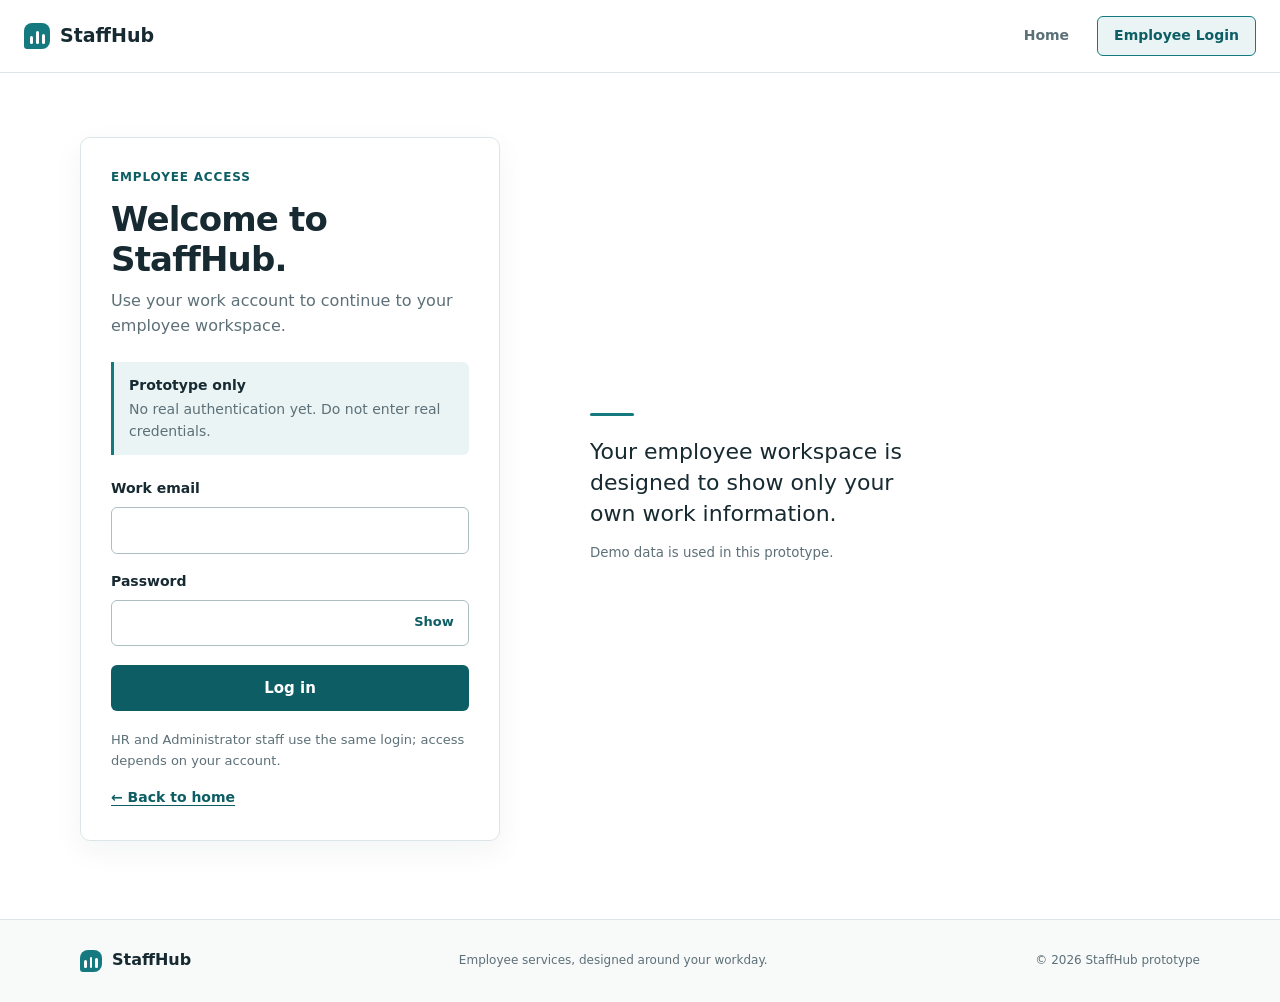
==== login.html @ 336eaeff "website" ====
<!doctype html>
<html lang="en">

<head>
    <meta charset="utf-8">
    <meta name="viewport" content="width=device-width, initial-scale=1">
    <meta name="robots" content="noindex">
    <meta name="description" content="Sign in to the StaffHub employee prototype.">
    <title>Employee Login | StaffHub</title>
    <link rel="stylesheet" href="css/style.css">
    <script src="js/main.js" defer></script>
    <script src="js/login.js" defer></script>
</head>

<body>
    <a class="skip-link" href="#main-content">Skip to main content</a>
    <header class="site-header">
        <div class="header-inner">
            <a class="brand" href="index.html" aria-label="StaffHub home">
                <span class="brand-mark" aria-hidden="true"><span></span><span></span><span></span></span>
                <span>StaffHub</span>
            </a>
            <button class="nav-toggle" type="button" aria-label="Open navigation" aria-expanded="false"
                aria-controls="site-nav">
                <span></span><span></span><span></span>
            </button>
            <nav class="site-nav" id="site-nav" aria-label="Main navigation">
                <a href="index.html">Home</a>
                <a class="nav-login" href="login.html" aria-current="page">Employee Login</a>
            </nav>
        </div>
    </header>

    <main class="login-main content-width" id="main-content">
        <section class="login-panel" aria-labelledby="login-title">
            <div class="login-intro">
                <p class="eyebrow">Employee access</p>
                <h1 id="login-title">Welcome to StaffHub.</h1>
                <p>Use your work account to continue to your employee workspace.</p>
            </div>

            <div class="prototype-notice" role="note">
                <strong>Prototype only</strong>
                <p>No real authentication yet. Do not enter real credentials.</p>
            </div>

            <form id="login-form" class="form-stack" novalidate>
                <p class="form-message form-message-error" id="login-error" role="alert" hidden></p>
                <div class="field-group">
                    <label for="email">Work email</label>
                    <input id="email" name="email" type="email" autocomplete="username" inputmode="email" required
                        aria-describedby="email-error">
                    <p class="field-error" id="email-error"></p>
                </div>
                <div class="field-group">
                    <label for="password">Password</label>
                    <div class="password-control">
                        <input id="password" name="password" type="password" autocomplete="current-password" required
                            aria-describedby="password-error">
                        <button class="password-toggle" id="password-toggle" type="button" aria-label="Show password"
                            aria-pressed="false">Show</button>
                    </div>
                    <p class="field-error" id="password-error"></p>
                </div>
                <button class="button button-primary button-wide" type="submit">Log in</button>
            </form>

            <p class="account-note">HR and Administrator staff use the same login; access depends on your account.</p>
            <a class="text-link back-link" href="index.html">&larr; Back to home</a>
        </section>
        <aside class="login-aside" aria-label="Privacy reminder">
            <span class="aside-rule" aria-hidden="true"></span>
            <p>Your employee workspace is designed to show only your own work information.</p>
            <small>Demo data is used in this prototype.</small>
        </aside>
    </main>

    <footer class="site-footer">
        <div class="footer-inner content-width">
            <a class="brand footer-brand" href="index.html">
                <span class="brand-mark" aria-hidden="true"><span></span><span></span><span></span></span>
                <span>StaffHub</span>
            </a>
            <p>Employee services, designed around your workday.</p>
            <small>&copy; <span data-current-year></span> StaffHub prototype</small>
        </div>
    </footer>
</body>

</html>
---- css/style.css ----
:root {
    color-scheme: light;
    --ink: #172a32;
    --muted: #5d7078;
    --line: #dce6e8;
    --surface: #ffffff;
    --surface-soft: #f4f8f8;
    --surface-blue: #eaf4f5;
    --accent: #147a80;
    --accent-dark: #0d5e64;
    --accent-light: #d7eeee;
    --danger: #a23c3c;
    --danger-soft: #fff2f0;
    --success: #2d6b4d;
    --success-soft: #eaf5ed;
    --warning: #805b16;
    --warning-soft: #fff4d9;
    --radius-sm: 6px;
    --radius-md: 10px;
    --radius-lg: 14px;
    --shadow-dialog: 0 18px 55px rgb(18 42 51 / 22%);
    --content-width: 1120px;
}

* {
    box-sizing: border-box;
}

html {
    scroll-behavior: smooth;
    scroll-padding-top: 88px;
}

body {
    min-width: 320px;
    min-height: 100vh;
    margin: 0;
    display: flex;
    flex-direction: column;
    background: var(--surface);
    color: var(--ink);
    font-family: system-ui, -apple-system, BlinkMacSystemFont, "Segoe UI", sans-serif;
    font-size: 16px;
    line-height: 1.55;
}

button,
input,
select,
textarea {
    font: inherit;
}

button,
a,
input,
select,
textarea {
    -webkit-tap-highlight-color: transparent;
}

a {
    color: var(--accent-dark);
}

a:hover {
    color: var(--ink);
}

button {
    color: inherit;
}

h1,
h2,
h3,
p {
    margin-top: 0;
}

h1,
h2,
h3 {
    color: var(--ink);
    line-height: 1.18;
}

h1 {
    font-size: 42px;
    letter-spacing: -0.025em;
}

h2 {
    margin-bottom: 10px;
    font-size: 27px;
    letter-spacing: -0.015em;
}

h3 {
    margin-bottom: 6px;
    font-size: 17px;
}

.content-width {
    width: min(var(--content-width), calc(100% - 48px));
    margin-inline: auto;
}

.skip-link {
    position: absolute;
    z-index: 20;
    top: 8px;
    left: 8px;
    padding: 10px 14px;
    transform: translateY(-160%);
    border-radius: var(--radius-sm);
    background: var(--ink);
    color: #fff;
}

.skip-link:focus {
    transform: translateY(0);
    color: #fff;
}

:focus-visible {
    outline: 3px solid #bd741d;
    outline-offset: 3px;
}

.site-header {
    position: relative;
    z-index: 5;
    min-height: 72px;
    border-bottom: 1px solid var(--line);
    background: var(--surface);
}

.header-inner {
    width: min(1280px, calc(100% - 48px));
    min-height: 72px;
    margin-inline: auto;
    display: flex;
    align-items: center;
    justify-content: space-between;
    gap: 24px;
}

.brand {
    display: inline-flex;
    align-items: center;
    gap: 10px;
    color: var(--ink);
    font-size: 19px;
    font-weight: 750;
    text-decoration: none;
}

.brand:hover {
    color: var(--ink);
}

.brand-mark {
    width: 26px;
    height: 26px;
    display: inline-flex;
    align-items: end;
    justify-content: center;
    gap: 3px;
    padding: 5px;
    border-radius: 8px 8px 8px 3px;
    background: var(--accent);
}

.brand-mark span {
    width: 3px;
    border-radius: 3px;
    background: #fff;
}

.brand-mark span:nth-child(1) {
    height: 8px;
}

.brand-mark span:nth-child(2) {
    height: 13px;
}

.brand-mark span:nth-child(3) {
    height: 10px;
}

.site-nav {
    display: flex;
    align-items: center;
    gap: 28px;
}

.site-nav>a {
    min-height: 44px;
    display: inline-flex;
    align-items: center;
    color: var(--muted);
    font-size: 14px;
    font-weight: 600;
    text-decoration: none;
}

.site-nav>a:hover,
.site-nav>a[aria-current="page"] {
    color: var(--accent-dark);
}

.site-nav>.nav-login {
    min-height: 40px;
    padding-inline: 16px;
    border: 1px solid var(--line);
    border-radius: var(--radius-sm);
    color: var(--ink);
}

.site-nav>.nav-login:hover,
.site-nav>.nav-login[aria-current="page"] {
    border-color: var(--accent);
    background: var(--surface-blue);
}

.nav-toggle {
    width: 44px;
    height: 44px;
    display: none;
    align-items: center;
    justify-content: center;
    flex-direction: column;
    gap: 5px;
    border: 1px solid var(--line);
    border-radius: var(--radius-sm);
    background: var(--surface);
    cursor: pointer;
}

.nav-toggle span {
    width: 18px;
    height: 2px;
    border-radius: 2px;
    background: var(--ink);
}

.home-hero {
    padding-block: 90px 88px;
}

.eyebrow {
    margin-bottom: 12px;
    color: var(--accent-dark);
    font-size: 12px;
    font-weight: 750;
    letter-spacing: 0.07em;
    text-transform: uppercase;
}

.home-hero h1 {
    max-width: 720px;
    margin-bottom: 20px;
    font-size: 58px;
}

.home-hero h1 span {
    color: var(--accent-dark);
}

.hero-copy {
    max-width: 590px;
    margin-bottom: 27px;
    color: var(--muted);
    font-size: 18px;
}

.button {
    min-height: 46px;
    display: inline-flex;
    align-items: center;
    justify-content: center;
    gap: 10px;
    padding: 10px 18px;
    border: 1px solid transparent;
    border-radius: var(--radius-sm);
    font-size: 15px;
    font-weight: 700;
    line-height: 1.2;
    text-decoration: none;
    cursor: pointer;
    transition: background-color 150ms ease, border-color 150ms ease, color 150ms ease;
}

.button-primary {
    background: var(--accent-dark);
    color: #fff;
}

.button-primary:hover {
    background: #084d52;
    color: #fff;
}

.hero-action {
    min-width: 174px;
}

.hero-action span {
    font-size: 18px;
    transition: transform 150ms ease;
}

.hero-action:hover span {
    transform: translateX(3px);
}

.hero-note {
    margin: 14px 0 0;
    color: var(--muted);
    font-size: 13px;
}

.feature-section {
    padding-block: 64px 76px;
    border-top: 1px solid var(--line);
    background: var(--surface-soft);
}

.section-heading {
    margin-bottom: 25px;
}

.section-heading>p:last-child {
    margin-bottom: 0;
    color: var(--muted);
}

.section-heading h2 {
    max-width: 620px;
}

.feature-list {
    border-top: 1px solid var(--line);
}

.feature-row {
    min-height: 112px;
    display: grid;
    grid-template-columns: 64px minmax(0, 1fr) 32px;
    align-items: center;
    gap: 18px;
    padding-block: 20px;
    border-bottom: 1px solid var(--line);
}

.feature-number {
    color: var(--accent);
    font-size: 16px;
    font-variant-numeric: tabular-nums;
    font-weight: 700;
}

.feature-row h3 {
    margin-bottom: 5px;
}

.feature-row p {
    margin-bottom: 0;
    color: var(--muted);
}

.feature-arrow {
    color: var(--accent-dark);
    font-size: 23px;
    text-align: right;
}

.login-main {
    flex: 1;
    display: grid;
    grid-template-columns: minmax(0, 420px) minmax(220px, 1fr);
    align-content: center;
    align-items: center;
    gap: 90px;
    padding-block: 64px 78px;
}

.login-panel {
    width: 100%;
    padding: 30px;
    border: 1px solid var(--line);
    border-radius: var(--radius-md);
    background: var(--surface);
    box-shadow: 0 10px 30px rgb(18 42 51 / 5%);
}

.login-intro h1 {
    margin-bottom: 10px;
    font-size: 34px;
}

.login-intro>p:last-child {
    margin-bottom: 24px;
    color: var(--muted);
}

.prototype-notice {
    margin-bottom: 23px;
    padding: 13px 15px;
    border-left: 3px solid var(--accent);
    border-radius: 0 var(--radius-sm) var(--radius-sm) 0;
    background: var(--surface-blue);
    color: var(--ink);
    font-size: 14px;
}

.prototype-notice strong {
    display: block;
    margin-bottom: 2px;
}

.prototype-notice p {
    margin: 0;
    color: var(--muted);
}

.form-stack {
    display: grid;
    gap: 17px;
}

.field-group {
    min-width: 0;
}

.field-group label,
.filter-row label {
    display: block;
    margin-bottom: 7px;
    color: var(--ink);
    font-size: 14px;
    font-weight: 650;
}

.field-group input,
.field-group select,
.field-group textarea,
.filter-row select {
    width: 100%;
    min-height: 46px;
    padding: 10px 12px;
    border: 1px solid #aebfc3;
    border-radius: var(--radius-sm);
    background: #fff;
    color: var(--ink);
}

.field-group textarea {
    min-height: 86px;
    resize: vertical;
}

.field-group input:hover,
.field-group select:hover,
.field-group textarea:hover,
.filter-row select:hover {
    border-color: #6e898f;
}

.field-group input[aria-invalid="true"],
.field-group select[aria-invalid="true"],
.field-group textarea[aria-invalid="true"] {
    border-color: var(--danger);
}

.password-control {
    position: relative;
}

.password-control input {
    padding-right: 80px;
}

.password-toggle {
    position: absolute;
    top: 3px;
    right: 4px;
    min-width: 62px;
    min-height: 39px;
    border: 0;
    border-radius: 4px;
    background: transparent;
    color: var(--accent-dark);
    font-size: 13px;
    font-weight: 700;
    cursor: pointer;
}

.password-toggle:hover {
    background: var(--surface-blue);
}

.field-error {
    min-height: 0;
    margin: 5px 0 0;
    color: var(--danger);
    font-size: 13px;
}

.field-error:empty {
    display: none;
}

.form-message {
    margin: 0;
    padding: 10px 12px;
    border-radius: var(--radius-sm);
    font-size: 14px;
}

.form-message-error {
    border: 1px solid #e8c7c4;
    background: var(--danger-soft);
    color: #7d2929;
}

.button-wide {
    width: 100%;
    margin-top: 2px;
}

.account-note {
    margin: 19px 0 14px;
    color: var(--muted);
    font-size: 13px;
}

.text-link {
    color: var(--accent-dark);
    font-size: 14px;
    font-weight: 650;
    text-decoration-thickness: 1px;
    text-underline-offset: 3px;
}

.login-aside {
    max-width: 330px;
    align-self: center;
    color: var(--muted);
}

.aside-rule {
    width: 44px;
    height: 3px;
    display: block;
    margin-bottom: 21px;
    border-radius: 2px;
    background: var(--accent);
}

.login-aside p {
    margin-bottom: 10px;
    color: var(--ink);
    font-size: 22px;
    line-height: 1.4;
}

.login-aside small {
    color: var(--muted);
}

.portal-main {
    flex: 1;
    padding-block: 42px 76px;
}

.portal-nav {
    gap: 22px;
}

.portal-nav>a {
    font-size: 13px;
}

.nav-logout {
    min-height: 38px;
    padding: 8px 12px;
    background: var(--surface);
    color: var(--ink);
    font-size: 13px;
}

.nav-logout:hover,
.button-secondary:hover {
    border-color: #aebfc3;
    background: var(--surface-soft);
}

.welcome-section {
    display: flex;
    align-items: end;
    justify-content: space-between;
    gap: 32px;
    padding-bottom: 25px;
    border-bottom: 1px solid var(--line);
}

.welcome-section h1 {
    margin-bottom: 7px;
    font-size: 38px;
}

.welcome-subtitle {
    margin-bottom: 0;
    color: var(--muted);
}

.employee-details {
    min-width: 270px;
    display: grid;
    grid-template-columns: 1fr 1fr;
    gap: 20px;
    margin: 0 0 2px;
}

.employee-details div {
    min-width: 0;
}

.employee-details dt {
    margin-bottom: 3px;
    color: var(--muted);
    font-size: 12px;
}

.employee-details dd {
    margin: 0;
    font-size: 14px;
    font-weight: 700;
}

.demo-banner {
    display: flex;
    align-items: center;
    gap: 10px;
    margin-block: 20px 29px;
    padding: 11px 14px;
    border: 1px solid #c9e1df;
    border-radius: var(--radius-sm);
    background: #f1f8f7;
    color: #315a59;
    font-size: 13px;
}

.demo-indicator {
    width: 8px;
    height: 8px;
    flex: 0 0 8px;
    border-radius: 50%;
    background: var(--accent);
}

.balance-section {
    margin-bottom: 37px;
}

.compact-heading {
    display: flex;
    align-items: end;
    justify-content: space-between;
    gap: 20px;
    margin-bottom: 16px;
}

.compact-heading .eyebrow {
    margin-bottom: 6px;
}

.compact-heading h2 {
    margin-bottom: 0;
}

.balance-caption {
    margin-bottom: 3px;
    color: var(--muted);
    font-size: 13px;
}

.balance-grid {
    display: grid;
    grid-template-columns: repeat(3, minmax(0, 1fr));
    border: 1px solid var(--line);
    border-radius: var(--radius-md);
    overflow: hidden;
}

.balance-item {
    min-height: 146px;
    padding: 20px 22px;
    background: var(--surface);
}

.balance-item+.balance-item {
    border-left: 1px solid var(--line);
}

.balance-primary {
    background: var(--surface-blue);
}

.balance-item h3 {
    margin-bottom: 10px;
    color: var(--muted);
    font-size: 14px;
    font-weight: 650;
}

.balance-value {
    display: flex;
    align-items: baseline;
    gap: 7px;
    margin-bottom: 4px;
    color: var(--muted);
    font-size: 14px;
}

.balance-value span {
    color: var(--ink);
    font-size: 34px;
    font-variant-numeric: tabular-nums;
    font-weight: 750;
    line-height: 1;
}

.balance-detail {
    margin: 0;
    color: var(--muted);
    font-size: 12px;
}

.portal-columns {
    display: grid;
    grid-template-columns: minmax(0, 0.92fr) minmax(0, 1.08fr);
    align-items: start;
    gap: 42px;
    padding-bottom: 38px;
    border-bottom: 1px solid var(--line);
}

.portal-section .section-heading {
    margin-bottom: 20px;
}

.portal-section .section-heading p:last-child {
    margin-top: 0;
}

.portal-section .section-heading h2 {
    margin-bottom: 7px;
}

.date-fields {
    display: grid;
    grid-template-columns: repeat(2, minmax(0, 1fr));
    gap: 12px;
}

.label-optional {
    color: var(--muted);
    font-weight: 400;
}

.field-meta {
    display: flex;
    align-items: start;
    justify-content: space-between;
    gap: 12px;
    margin-top: 5px;
}

.field-hint,
.character-count {
    margin: 0;
    color: var(--muted);
    font-size: 12px;
}

.field-hint {
    max-width: 290px;
}

.character-count {
    flex: 0 0 auto;
    font-variant-numeric: tabular-nums;
}

.button-secondary {
    border-color: var(--line);
    background: var(--surface);
    color: var(--ink);
}

.button-danger {
    background: var(--danger);
    color: #fff;
}

.button-danger:hover {
    background: #812d2d;
    color: #fff;
}

.filter-row {
    display: flex;
    align-items: center;
    gap: 10px;
    margin-bottom: 10px;
}

.filter-row label {
    margin: 0;
    color: var(--muted);
    font-size: 13px;
}

.filter-row select {
    width: auto;
    min-width: 150px;
    min-height: 40px;
    padding-block: 7px;
    font-size: 13px;
}

.leave-list {
    margin: 0;
    padding: 0;
    list-style: none;
    border-top: 1px solid var(--line);
}

.leave-item {
    display: flex;
    align-items: center;
    justify-content: space-between;
    gap: 16px;
    padding: 16px 0;
    border-bottom: 1px solid var(--line);
}

.leave-item[hidden] {
    display: none;
}

.leave-item-main {
    min-width: 0;
}

.leave-item-heading {
    display: flex;
    align-items: center;
    flex-wrap: wrap;
    gap: 9px;
    margin-bottom: 5px;
}

.leave-item-heading h3 {
    margin: 0;
    font-size: 15px;
}

.status-badge {
    display: inline-flex;
    align-items: center;
    min-height: 23px;
    padding: 2px 8px;
    border-radius: 4px;
    font-size: 11px;
    font-weight: 700;
}

.status-pending {
    background: var(--warning-soft);
    color: #68470b;
}

.status-approved {
    background: var(--success-soft);
    color: #285b41;
}

.status-rejected {
    background: #f8e9e8;
    color: #842e2e;
}

.leave-dates {
    margin: 0;
    color: var(--muted);
    font-size: 13px;
}

.text-button {
    min-height: 40px;
    flex: 0 0 auto;
    padding: 7px 0 7px 8px;
    border: 0;
    background: transparent;
    color: var(--danger);
    font-size: 13px;
    font-weight: 650;
    text-decoration: underline;
    text-underline-offset: 3px;
    cursor: pointer;
}

.text-button:hover {
    color: #722020;
}

.empty-state {
    margin: 0;
    padding: 24px 14px;
    border-bottom: 1px solid var(--line);
    color: var(--muted);
    font-size: 14px;
    text-align: center;
}

.announcement-section {
    padding-top: 34px;
}

.announcement-list {
    border-top: 1px solid var(--line);
}

.announcement-row {
    display: grid;
    grid-template-columns: 140px minmax(0, 1fr);
    gap: 20px;
    padding-block: 18px;
    border-bottom: 1px solid var(--line);
}

.announcement-row time {
    color: var(--muted);
    font-size: 13px;
}

.announcement-row h3 {
    margin-bottom: 5px;
    font-size: 15px;
}

.announcement-row p {
    max-width: 720px;
    margin-bottom: 0;
    color: var(--muted);
    font-size: 14px;
}

.confirm-dialog {
    width: min(440px, calc(100% - 32px));
    padding: 0;
    border: 1px solid var(--line);
    border-radius: var(--radius-lg);
    background: var(--surface);
    color: var(--ink);
    box-shadow: var(--shadow-dialog);
}

.confirm-dialog::backdrop {
    background: rgb(17 37 44 / 48%);
}

.dialog-content {
    padding: 26px;
}

.dialog-content h2 {
    margin-bottom: 9px;
    font-size: 24px;
}

.dialog-content>p:not(.eyebrow) {
    margin-bottom: 22px;
    color: var(--muted);
}

.dialog-actions {
    display: flex;
    justify-content: end;
    flex-wrap: wrap;
    gap: 10px;
}

.site-footer {
    margin-top: auto;
    border-top: 1px solid var(--line);
    background: #f8fafa;
}

.footer-inner {
    min-height: 82px;
    display: flex;
    align-items: center;
    justify-content: space-between;
    gap: 18px;
    padding-block: 15px;
}

.footer-brand {
    flex: 0 0 auto;
    font-size: 16px;
}

.footer-brand .brand-mark {
    width: 22px;
    height: 22px;
    padding: 4px;
}

.footer-brand .brand-mark span:nth-child(2) {
    height: 11px;
}

.footer-inner p,
.footer-inner small {
    margin: 0;
    color: var(--muted);
    font-size: 12px;
}

.not-found-main {
    flex: 1;
    display: flex;
    align-items: flex-start;
    justify-content: center;
    flex-direction: column;
    min-height: 430px;
    padding-block: 70px;
}

.not-found-main h1 {
    margin-bottom: 12px;
    font-size: 46px;
}

.not-found-main>p:not(.eyebrow) {
    max-width: 500px;
    margin-bottom: 23px;
    color: var(--muted);
}

.visually-hidden {
    position: absolute;
    width: 1px;
    height: 1px;
    padding: 0;
    margin: -1px;
    overflow: hidden;
    clip: rect(0, 0, 0, 0);
    white-space: nowrap;
    border: 0;
}

[hidden] {
    display: none !important;
}

@media (max-width: 760px) {

    .content-width,
    .header-inner {
        width: min(100% - 36px, var(--content-width));
    }

    .header-inner {
        position: relative;
    }

    .nav-toggle {
        display: flex;
    }

    .site-nav {
        position: absolute;
        top: calc(100% - 1px);
        right: 0;
        left: 0;
        display: none;
        align-items: stretch;
        flex-direction: column;
        gap: 2px;
        padding: 10px 18px 16px;
        border: 1px solid var(--line);
        border-top: 0;
        background: var(--surface);
        box-shadow: 0 10px 20px rgb(18 42 51 / 8%);
    }

    .site-nav.is-open {
        display: flex;
    }

    .site-nav>a,
    .site-nav>.nav-login {
        min-height: 44px;
        padding-inline: 10px;
        border-radius: var(--radius-sm);
    }

    .portal-nav>a {
        font-size: 14px;
    }

    .nav-logout {
        align-self: flex-start;
        margin-top: 5px;
    }

    .home-hero {
        padding-block: 72px 68px;
    }

    .home-hero h1 {
        max-width: 600px;
        font-size: 48px;
    }

    .feature-section {
        padding-block: 52px 60px;
    }

    .login-main {
        grid-template-columns: minmax(0, 1fr);
        justify-items: center;
        gap: 28px;
        padding-block: 48px;
    }

    .login-panel {
        max-width: 440px;
    }

    .login-aside {
        max-width: 440px;
    }

    .login-aside p {
        font-size: 18px;
    }

    .portal-main {
        padding-top: 32px;
    }

    .welcome-section {
        align-items: flex-start;
        flex-direction: column;
        gap: 17px;
    }

    .employee-details {
        width: 100%;
        max-width: 420px;
    }

    .portal-columns {
        grid-template-columns: minmax(0, 1fr);
        gap: 36px;
    }

    .footer-inner {
        align-items: flex-start;
        flex-wrap: wrap;
    }

    .footer-inner p {
        order: 3;
        flex-basis: 100%;
    }
}

@media (max-width: 480px) {
    h2 {
        font-size: 24px;
    }

    .content-width,
    .header-inner {
        width: calc(100% - 32px);
    }

    .home-hero {
        padding-block: 58px 54px;
    }

    .home-hero h1 {
        font-size: 39px;
    }

    .hero-copy {
        font-size: 16px;
    }

    .feature-row {
        grid-template-columns: 36px minmax(0, 1fr) 22px;
        gap: 10px;
    }

    .feature-row p {
        font-size: 14px;
    }

    .login-main {
        padding-block: 28px 42px;
    }

    .login-panel {
        padding: 21px 18px;
    }

    .login-intro h1 {
        font-size: 30px;
    }

    .welcome-section h1 {
        font-size: 32px;
    }

    .employee-details {
        min-width: 0;
        gap: 12px;
    }

    .balance-grid {
        grid-template-columns: minmax(0, 1fr);
    }

    .balance-item {
        min-height: 112px;
        padding: 15px 18px;
    }

    .balance-item+.balance-item {
        border-top: 1px solid var(--line);
        border-left: 0;
    }

    .balance-value span {
        font-size: 30px;
    }

    .compact-heading {
        align-items: flex-start;
    }

    .date-fields {
        grid-template-columns: minmax(0, 1fr);
        gap: 17px;
    }

    .leave-item {
        align-items: flex-start;
        flex-direction: column;
        gap: 5px;
    }

    .text-button {
        min-height: 36px;
        padding-left: 0;
    }

    .announcement-row {
        grid-template-columns: minmax(0, 1fr);
        gap: 5px;
    }

    .footer-inner {
        column-gap: 10px;
    }

    .footer-inner small {
        margin-left: auto;
        text-align: right;
    }

    .not-found-main h1 {
        font-size: 38px;
    }
}

@media (prefers-reduced-motion: reduce) {

    *,
    *::before,
    *::after {
        scroll-behavior: auto !important;
        transition-duration: 0.01ms !important;
        animation-duration: 0.01ms !important;
        animation-iteration-count: 1 !important;
    }
}
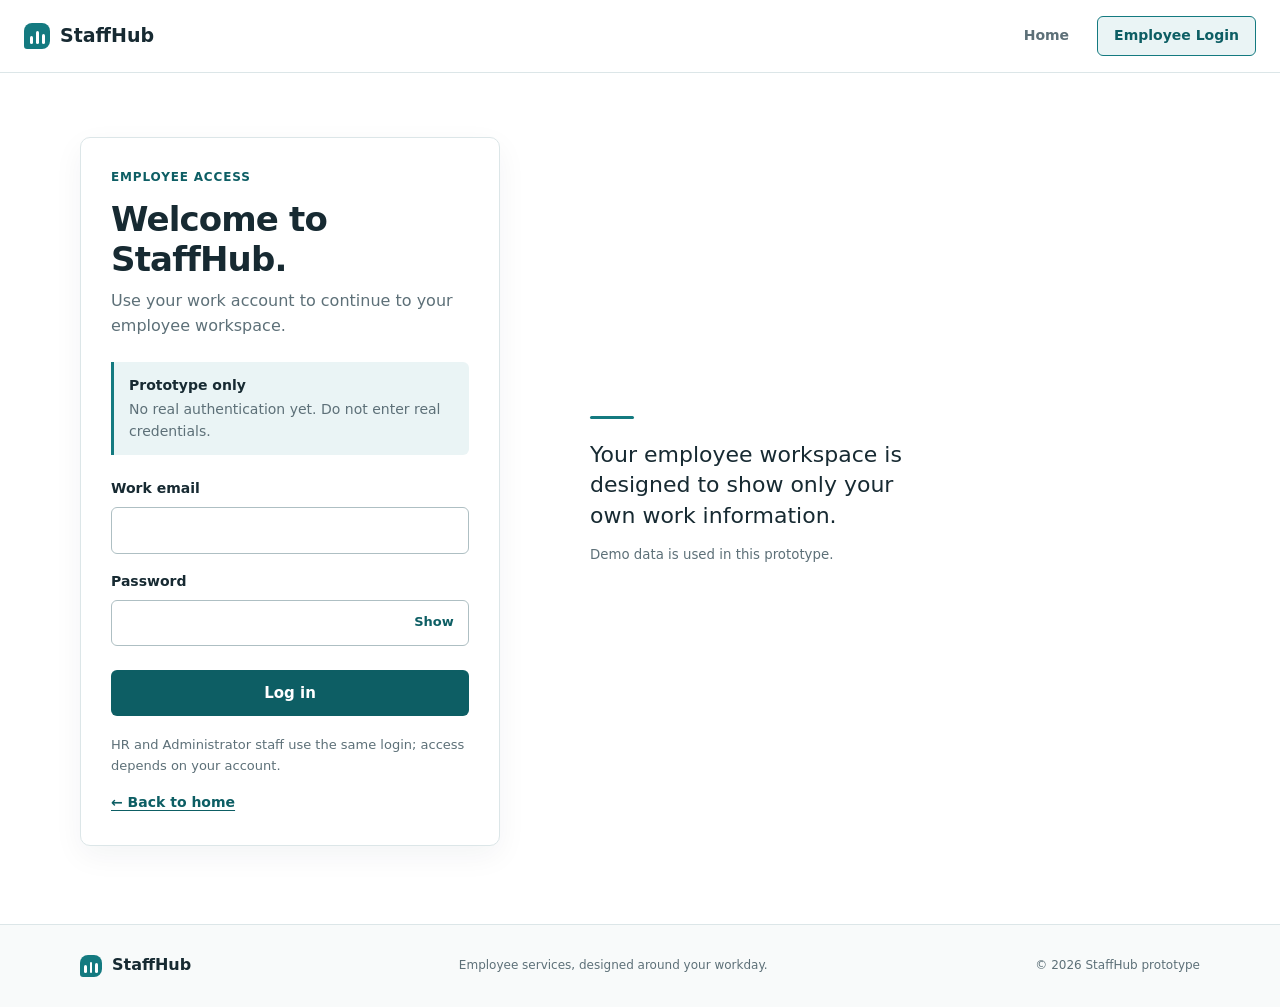
==== commit a6e7c775: "Add basic frontend security safeguards" ====
--- a/login.html
+++ b/login.html
@@ -9,6 +9,7 @@
     <title>Employee Login | StaffHub</title>
     <link rel="stylesheet" href="css/style.css">
     <script src="js/main.js" defer></script>
+    <script src="js/password_strength_helper.js" defer></script>
     <script src="js/login.js" defer></script>
 </head>
 
@@ -48,19 +49,21 @@
                 <p class="form-message form-message-error" id="login-error" role="alert" hidden></p>
                 <div class="field-group">
                     <label for="email">Work email</label>
-                    <input id="email" name="email" type="email" autocomplete="username" inputmode="email" required
+                    <input id="email" name="email" type="email" autocomplete="username" inputmode="email"
+                        maxlength="254" required
                         aria-describedby="email-error">
                     <p class="field-error" id="email-error"></p>
                 </div>
                 <div class="field-group">
                     <label for="password">Password</label>
                     <div class="password-control">
-                        <input id="password" name="password" type="password" autocomplete="current-password" required
-                            aria-describedby="password-error">
+                        <input id="password" name="password" type="password" autocomplete="current-password"
+                            minlength="1" maxlength="128" required aria-describedby="password-error password-strength">
                         <button class="password-toggle" id="password-toggle" type="button" aria-label="Show password"
                             aria-pressed="false">Show</button>
                     </div>
                     <p class="field-error" id="password-error"></p>
+                    <p class="password-strength" id="password-strength" aria-live="polite"></p>
                 </div>
                 <button class="button button-primary button-wide" type="submit">Log in</button>
             </form>
--- a/css/style.css
+++ b/css/style.css
@@ -513,6 +513,24 @@
     display: none;
 }
 
+.password-strength {
+    margin: 5px 0 0;
+    color: var(--muted);
+    font-size: 13px;
+}
+
+.password-strength[data-strength="weak"] {
+    color: var(--danger);
+}
+
+.password-strength[data-strength="moderate"] {
+    color: var(--warning);
+}
+
+.password-strength[data-strength="strong"] {
+    color: var(--success);
+}
+
 .form-message {
     margin: 0;
     padding: 10px 12px;
